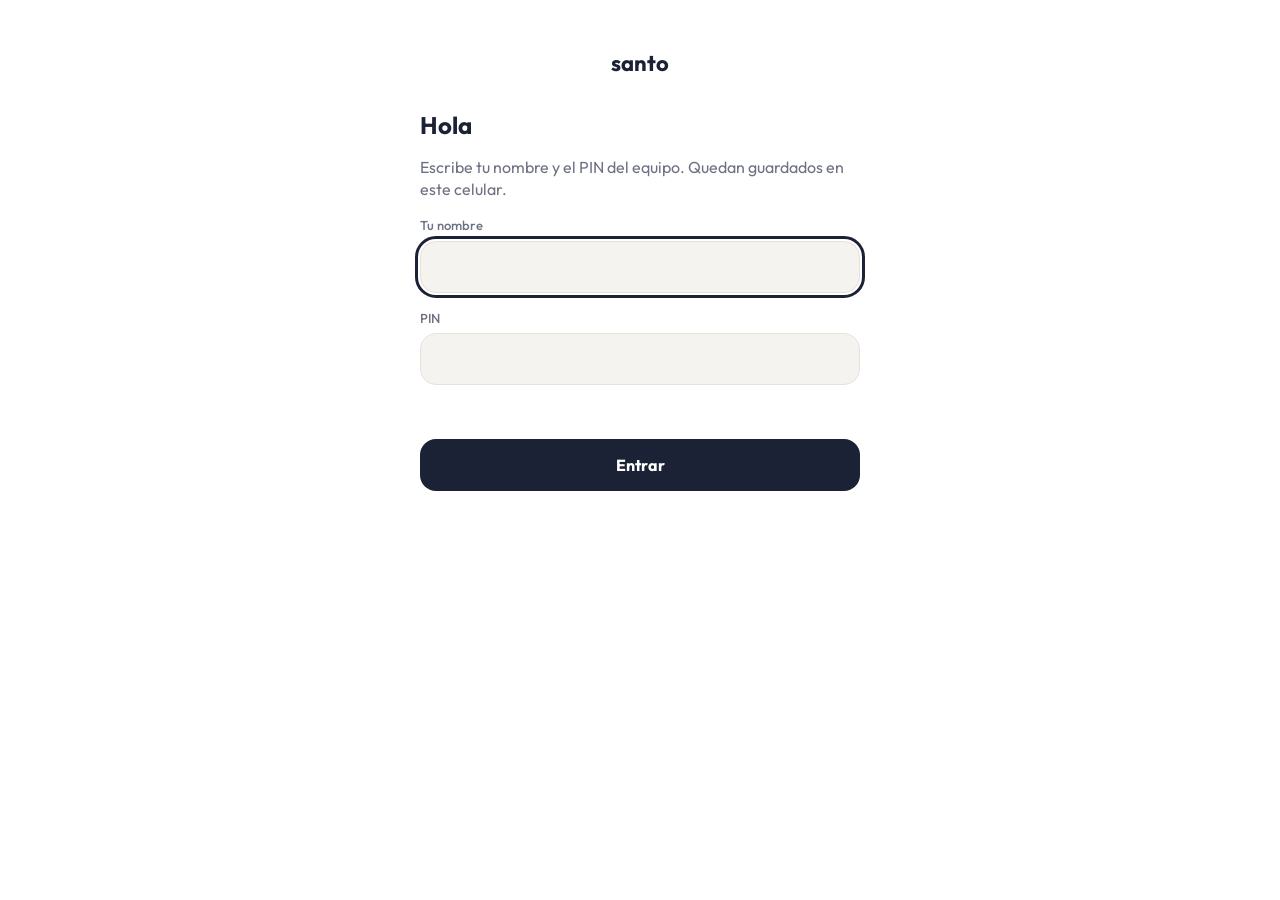
==== index.html @ e0564afa "SANTO: app de inventario (Hoy, Inventario, Producción, Ventas, Recetas) Frontend estático (HTML/CSS/" ====
<!doctype html>
<html lang="es">
<head>
  <meta charset="utf-8">
  <meta name="viewport" content="width=device-width, initial-scale=1, viewport-fit=cover">
  <meta name="theme-color" content="#FFFFFF" media="(prefers-color-scheme: light)">
  <meta name="theme-color" content="#12172B" media="(prefers-color-scheme: dark)">
  <meta name="robots" content="noindex">
  <title>santo · control</title>
  <link rel="icon" href="assets/icono.svg" type="image/svg+xml">
  <link rel="preconnect" href="https://fonts.googleapis.com">
  <link rel="preconnect" href="https://fonts.gstatic.com" crossorigin>
  <link href="https://fonts.googleapis.com/css2?family=Outfit:wght@400;500;700&display=swap" rel="stylesheet">
  <link rel="stylesheet" href="css/styles.css">
</head>
<body>
  <div id="app">
    <header class="cabecera">
      <span class="logo">santo</span>
      <span class="modo-demo" id="modo-demo" hidden>modo demo · datos de prueba</span>
    </header>

    <main id="vista" class="vista" tabindex="-1"></main>

    <nav class="barra" aria-label="Secciones">
      <div class="barra-in">
        <a class="nav-item" data-ruta="hoy" href="#hoy">
          <svg viewBox="0 0 24 24" aria-hidden="true"><path class="relleno" d="M4 10.5 12 4l8 6.5V19a1.5 1.5 0 0 1-1.5 1.5h-13A1.5 1.5 0 0 1 4 19z"/><path class="hueco" d="M9.5 20.5V15h5v5.5"/></svg>
          <span>Hoy</span>
        </a>
        <a class="nav-item" data-ruta="inventario" href="#inventario">
          <svg viewBox="0 0 24 24" aria-hidden="true"><path class="relleno" d="M3.5 7.5 12 3l8.5 4.5v9L12 21l-8.5-4.5z"/><path class="hueco" d="M3.5 7.5 12 12l8.5-4.5M12 12v9"/></svg>
          <span>Inventario</span>
        </a>
        <button type="button" class="nav-registrar" id="btn-registrar" aria-label="Registrar" aria-haspopup="dialog">
          <svg viewBox="0 0 24 24" aria-hidden="true"><path d="M12 5v14M5 12h14"/></svg>
        </button>
        <a class="nav-item" data-ruta="recetas" href="#recetas">
          <svg viewBox="0 0 24 24" aria-hidden="true"><path class="relleno" d="M5 5a2 2 0 0 1 2-2h12v15H7a2 2 0 0 0-2 2z"/><path d="M5 20a2 2 0 0 0 2 1h12v-3"/><path class="hueco" d="M9 7.5h6M9 11h6"/></svg>
          <span>Recetas</span>
        </a>
        <a class="nav-item" data-ruta="mas" href="#mas">
          <svg viewBox="0 0 24 24" aria-hidden="true"><circle class="relleno" cx="5" cy="12" r="1.8"/><circle class="relleno" cx="12" cy="12" r="1.8"/><circle class="relleno" cx="19" cy="12" r="1.8"/></svg>
          <span>Más</span>
        </a>
      </div>
    </nav>
  </div>

  <div id="capa" class="capa" hidden></div>
  <section id="hoja" class="hoja" role="dialog" aria-modal="true" aria-labelledby="hoja-titulo">
    <button type="button" class="hoja-tirador" id="hoja-tirador" aria-label="Cerrar"><span></span></button>
    <div id="hoja-cuerpo"></div>
  </section>

  <div id="avisos" class="avisos" aria-live="polite"></div>
  <div id="ingreso" class="ingreso" hidden></div>

  <script src="js/config.js"></script>
  <script src="js/api.js"></script>
  <script src="js/app.js"></script>
</body>
</html>
---- css/styles.css ----
/* SANTO — estilos. Tokens y medidas según DESIGN.md */

:root {
  --bg: #FFFFFF;
  --surface: #F5F3EF;
  --ink: #1C2236;
  --ink-soft: #6E7182;
  --line: #E6E2DA;
  --on-ink: #FFFFFF;            /* texto sobre fondo --ink (botón principal, toasts) */

  --tinta: #1C2236;             /* fija: texto sobre píldoras claras e iconos de la barra */
  --pill-mustard: #F4C15D;
  --pill-plum: #4A3B47;
  --pill-navy: #25365C;
  --pill-sand: #C9BBA8;
  --pill-olive: #7F8A55;
  --pill-slate: #8C93A3;

  --alert: #C2412A;
  --alert-bg: #FBE7E2;
  --alert-ink: #1C2236;         /* texto sobre --alert-bg */
  --alert-texto: #C2412A;       /* --alert usado como color de texto sobre --bg */
  --ok: #3E7B5A;

  --barra-bg: var(--surface);
  --sombra: 0 -4px 24px rgba(28, 34, 54, .08);
  --fuente: "Outfit", "Avenir Next", "Segoe UI", system-ui, sans-serif;
  --margen: 20px;
  --ancho: 480px;
  --radio: 16px;
  --barra-alto: 72px;
  color-scheme: light;
}

@media (prefers-color-scheme: dark) {
  :root {
    --bg: #12172B;
    --surface: #1D2340;
    --ink: #FFFFFF;
    --ink-soft: #A3A8BA;
    --line: #2C3354;
    --on-ink: #1C2236;
    --pill-navy: #34477A;
    --alert-bg: #3A2330;
    --alert-ink: #FFFFFF;
    --alert-texto: #F0A08A;     /* --alert no llega a 4.5:1 sobre el fondo oscuro */
    --barra-bg: #FFFFFF;
    color-scheme: dark;
  }
}

/* ---------- base ---------- */

*, *::before, *::after { box-sizing: border-box; }
[hidden] { display: none !important; }

html { -webkit-text-size-adjust: 100%; }

body {
  margin: 0;
  background: var(--bg);
  color: var(--ink);
  font-family: var(--fuente);
  font-size: 16px;
  line-height: 1.4;
  -webkit-tap-highlight-color: transparent;
}
body.con-hoja { overflow: hidden; }

h1, h2, p, ul { margin: 0; }
ul { padding: 0; list-style: none; }
button, input { font: inherit; color: inherit; }
button { cursor: pointer; }

:focus-visible { outline: 3px solid var(--ink); outline-offset: 2px; }
.vista:focus { outline: none; }

/* ---------- estructura ---------- */

.cabecera {
  max-width: var(--ancho);
  margin: 0 auto;
  padding: calc(12px + env(safe-area-inset-top)) var(--margen) 8px;
  display: flex;
  flex-direction: column;
  align-items: center;
  gap: 2px;
}
.logo { font-size: 22px; font-weight: 700; }
.modo-demo { font-size: 13px; font-weight: 500; color: var(--ink-soft); }

.vista {
  max-width: var(--ancho);
  margin: 0 auto;
  padding: 8px var(--margen) calc(var(--barra-alto) + 48px + env(safe-area-inset-bottom));
  display: flex;
  flex-direction: column;
  gap: 16px;
}

.titulo { font-size: 24px; font-weight: 700; line-height: 1.2; }
.subtitulo { font-size: 13px; font-weight: 500; color: var(--ink-soft); margin-bottom: 8px; }
.pequeno { font-size: 13px; font-weight: 500; }
.texto-suave { color: var(--ink-soft); }

/* ---------- botones y campos ---------- */

.btn {
  display: inline-flex;
  align-items: center;
  justify-content: center;
  gap: 8px;
  min-height: 52px;
  padding: 0 20px;
  border: 0;
  border-radius: var(--radio);
  font-size: 16px;
  font-weight: 700;
  text-decoration: none;
}
.btn:disabled { opacity: .6; cursor: default; }
.btn-primario { width: 100%; background: var(--ink); color: var(--on-ink); }
.btn-secundario { background: var(--surface); color: var(--ink); border: 1px solid var(--line); }
.btn-chico { min-height: 44px; padding: 0 14px; }
.btn-ancho { width: 100%; }

.campo {
  width: 100%;
  min-height: 52px;
  padding: 0 16px;
  border: 1px solid var(--line);
  border-radius: var(--radio);
  background: var(--surface);
  color: var(--ink);
  font-size: 16px;
}
.etiqueta-campo { font-size: 13px; font-weight: 500; color: var(--ink-soft); }
.campo-grupo { display: flex; flex-direction: column; gap: 6px; }

/* Campo de número con − y + */
.numero { display: flex; align-items: center; gap: 6px; }
.numero-btn {
  flex: none;
  display: grid;
  place-items: center;
  width: 44px;
  height: 44px;
  border: 1px solid var(--line);
  border-radius: var(--radio);
  background: var(--surface);
  color: var(--ink);
  font-size: 24px;
  font-weight: 500;
  line-height: 1;
}
.numero-input {
  width: 88px;
  min-height: 52px;
  padding: 0 8px;
  border: 1px solid var(--line);
  border-radius: var(--radio);
  background: var(--surface);
  color: var(--ink);
  text-align: center;
  font-size: 24px;
  font-weight: 700;
  font-variant-numeric: tabular-nums;
}

/* ---------- Hoy ---------- */

.fila-fecha { display: flex; align-items: center; gap: 12px; }
.campo-fecha { flex: 1; min-width: 0; }
.fecha-larga { margin-top: -8px; font-size: 13px; font-weight: 500; color: var(--ink-soft); }

.nota {
  padding: 12px 16px;
  border-radius: var(--radio);
  background: var(--surface);
  font-size: 16px;
}
.nota--alerta { background: var(--alert-bg); color: var(--alert-ink); }

.alertas ul { display: flex; flex-direction: column; gap: 8px; }
.alerta-fila {
  display: flex;
  align-items: center;
  gap: 12px;
  width: 100%;
  min-height: 52px;
  padding: 12px 16px;
  border: 0;
  border-radius: var(--radio);
  background: var(--alert-bg);
  color: var(--alert-ink);
  text-align: left;
  text-decoration: none;
  font-size: 16px;
}
.punto { flex: none; width: 10px; height: 10px; border-radius: 50%; background: var(--alert); }

/* ---------- píldoras ---------- */

.pills { display: flex; flex-direction: column; gap: 16px; padding-top: 12px; }

.pill {
  --c: var(--pill-slate);
  --t: var(--tinta);
  --acento: var(--tinta);
  position: relative;
  display: flex;
  flex-direction: column;
  align-items: flex-start;
  justify-content: center;
  width: 100%;
  min-height: 88px;
  padding: 12px 116px 12px 24px;
  border: 3px solid transparent;
  border-radius: 999px;
  background: var(--c);
  color: var(--t);
  text-align: left;
}
.pill--mustard { --c: var(--pill-mustard); }
.pill--plum { --c: var(--pill-plum); --t: #FFFFFF; --acento: #F0A08A; }
.pill--navy { --c: var(--pill-navy); --t: #FFFFFF; --acento: #F4C15D; }
.pill--sand { --c: var(--pill-sand); }
/* olive y slate: el blanco no llega a 4.5:1 en texto chico; se usa tinta (DESIGN.md › Accesibilidad) */
.pill--olive { --c: var(--pill-olive); }
.pill--slate { --c: var(--pill-slate); }

.pill-etiqueta { font-size: 12px; font-weight: 500; line-height: 1.2; color: var(--acento); }
.pill-nombre { font-size: 20px; font-weight: 700; line-height: 1.2; }

.pill--alerta, .pill--revisar { border-color: var(--alert); }
.pill-tag {
  position: absolute;
  top: -12px;
  left: 20px;
  padding: 3px 10px;
  border: 1.5px solid var(--alert);
  border-radius: 999px;
  background: #FFFFFF;
  color: var(--alert);
  font-size: 12px;
  font-weight: 700;
  line-height: 1.3;
}

.pill-ilus {
  position: absolute;
  top: -12px;
  right: -12px;
  display: grid;
  place-items: center;
  width: 96px;
  height: 96px;
  overflow: hidden;
  border-radius: 50%;
  background: var(--surface);
}
.pill-ilus img { display: block; width: 100%; height: 100%; }
.pill-inicial { font-size: 28px; font-weight: 700; color: var(--ink); }

a.pill { text-decoration: none; }
.pill-nombre--menu { font-size: 24px; }

.etiqueta-estado {
  padding: 2px 10px;
  border: 1.5px solid var(--alert);
  border-radius: 999px;
  background: #FFFFFF;
  color: var(--alert);
  font-size: 12px;
  font-weight: 700;
  line-height: 1.3;
}
/* "Provisional" no es una alerta: va en gris */
.etiqueta-estado--suave { border-color: var(--ink-soft); background: var(--bg); color: var(--ink-soft); }

/* ---------- Inventario: gráfica de barras ---------- */

.titulo-fila { display: flex; align-items: center; justify-content: space-between; gap: 12px; }

.grafica { display: flex; flex-direction: column; }
.grafica-fila {
  display: grid;
  grid-template-columns: minmax(80px, 34%) 1fr minmax(64px, auto);
  align-items: center;
  gap: 12px;
  min-height: 52px;
  border-bottom: 1px solid var(--line);
}
.grafica-fila--esqueleto { border-radius: 8px; background: var(--surface); margin-bottom: 8px; border: 0; }
.grafica-nombre { font-size: 16px; font-weight: 500; overflow-wrap: anywhere; }
.grafica-pista { position: relative; height: 20px; border-radius: 0 4px 4px 0; background: var(--surface); }
.grafica-barra { display: block; height: 100%; min-width: 2px; border-radius: 0 4px 4px 0; background: var(--ink); }
.grafica-minimo { position: absolute; top: -4px; bottom: -4px; width: 2px; margin-left: -1px; background: var(--alert); }
.grafica-valor {
  display: flex;
  flex-direction: column;
  align-items: flex-end;
  font-variant-numeric: tabular-nums;
}
.grafica-num { display: flex; align-items: baseline; gap: 2px; font-size: 20px; }
.grafica-num .punto { align-self: center; margin-right: 4px; }
.grafica-detalle { font-size: 13px; font-weight: 500; color: var(--ink-soft); }
.grafica-fila--bajo .grafica-num strong { color: var(--alert-texto); }

.grupos { display: flex; flex-direction: column; gap: 24px; }
.grupo .subtitulo { margin-bottom: 4px; }

.formulario { display: flex; flex-direction: column; gap: 16px; }
.formulario .hoja-titulo { margin-bottom: 0; }
select.campo { appearance: auto; }

.solo-lector {
  position: absolute;
  width: 1px;
  height: 1px;
  overflow: hidden;
  clip: rect(0 0 0 0);
  white-space: nowrap;
}

/* ---------- barra inferior ---------- */

.barra { position: fixed; z-index: 10; left: 0; right: 0; bottom: 0; pointer-events: none; }
.barra-in {
  pointer-events: auto;
  display: grid;
  grid-template-columns: repeat(5, minmax(0, 1fr));
  align-items: end;
  max-width: var(--ancho);
  margin: 0 auto;
  padding: 8px 8px calc(8px + env(safe-area-inset-bottom));
  border-radius: 28px 28px 0 0;
  background: var(--barra-bg);
  box-shadow: var(--sombra);
  color: var(--tinta);
}
.barra :focus-visible { outline-color: var(--tinta); }

.nav-item {
  display: flex;
  flex-direction: column;
  align-items: center;
  justify-content: center;
  gap: 2px;
  min-height: 56px;
  border-radius: 12px;
  color: var(--tinta);
  text-decoration: none;
  font-size: 12px;
  font-weight: 500;
}
.nav-item svg {
  width: 24px;
  height: 24px;
  fill: none;
  stroke: currentColor;
  stroke-width: 1.8;
  stroke-linecap: round;
  stroke-linejoin: round;
}
.nav-item.activo { font-weight: 700; }
.nav-item.activo .relleno { fill: currentColor; }
.nav-item.activo .hueco { stroke: var(--barra-bg); }

.nav-registrar {
  align-self: start;
  justify-self: center;
  display: grid;
  place-items: center;
  width: 60px;
  height: 60px;
  margin-top: -28px;            /* sobresale 20px sobre el borde de la barra */
  border: 0;
  border-radius: 50%;
  background: var(--tinta);
  color: #FFFFFF;
}
.nav-registrar svg { width: 28px; height: 28px; fill: none; stroke: currentColor; stroke-width: 2.4; stroke-linecap: round; }

/* ---------- hoja que sube ---------- */

.capa { position: fixed; z-index: 20; inset: 0; background: rgba(28, 34, 54, .4); }

.hoja {
  position: fixed;
  z-index: 21;
  left: 0;
  right: 0;
  bottom: 0;
  max-width: var(--ancho);
  max-height: 92vh;
  max-height: 92dvh;
  margin: 0 auto;
  padding: 0 var(--margen) calc(24px + env(safe-area-inset-bottom));
  overflow-y: auto;
  overscroll-behavior: contain;
  border-radius: 28px 28px 0 0;
  background: var(--bg);
  box-shadow: var(--sombra);
  transform: translateY(100%);
  visibility: hidden;
  transition: transform 220ms ease-out, visibility 0s linear 220ms;
}
.hoja.abierta { transform: none; visibility: visible; transition: transform 220ms ease-out, visibility 0s; }

.hoja-tirador {
  display: flex;
  align-items: center;
  justify-content: center;
  width: 100%;
  height: 44px;
  border: 0;
  border-radius: var(--radio);
  background: none;
}
.hoja-tirador:focus-visible { outline-offset: -3px; }
.hoja-tirador span { width: 40px; height: 5px; border-radius: 3px; background: var(--ink-soft); opacity: .45; }
.hoja-titulo { margin-bottom: 16px; font-size: 24px; font-weight: 700; }


.fila {
  display: flex;
  align-items: center;
  justify-content: space-between;
  gap: 12px;
  min-height: 68px;
  padding: 8px 0;
  border-bottom: 1px solid var(--line);
}
.fila-etiqueta { display: flex; flex-direction: column; font-size: 16px; font-weight: 500; }
.fila-nota { font-size: 13px; font-weight: 500; color: var(--ink-soft); }
.valor { font-size: 24px; font-weight: 700; font-variant-numeric: tabular-nums; }
.valor-unidad { margin-left: 4px; font-size: 13px; font-weight: 500; }

/* Listas con campos (Producción, Ventas, resumen) */
.lista-items { display: flex; flex-direction: column; border-top: 1px solid var(--line); }
.fila-esqueleto { min-height: 60px; margin-top: 8px; border-radius: var(--radio); background: var(--surface); }
.fila .etiqueta-estado { align-self: flex-start; margin-top: 4px; }
.pie-accion { padding-top: 8px; }

/* Editor de receta: un bloque por ingrediente */
.ing-bloque { display: flex; flex-direction: column; gap: 8px; padding: 12px 0; border-bottom: 1px solid var(--line); }
.ing-fila { display: flex; align-items: center; justify-content: space-between; gap: 12px; }
.ing-cantidad { display: flex; flex-direction: column; gap: 4px; }

/* Menú del botón + */
.menu { display: flex; flex-direction: column; gap: 12px; }
.menu-op {
  display: flex;
  flex-direction: column;
  align-items: flex-start;
  gap: 2px;
  width: 100%;
  min-height: 72px;
  padding: 14px 20px;
  border: 1px solid var(--line);
  border-radius: var(--radio);
  background: var(--surface);
  color: var(--ink);
  text-align: left;
}
.menu-op-texto { font-size: 20px; font-weight: 700; }
.menu-op-ayuda { font-size: 13px; font-weight: 500; color: var(--ink-soft); }

/* ---------- listas (Más) ---------- */

.lista { display: flex; flex-direction: column; border-top: 1px solid var(--line); }
.lista-fila {
  display: flex;
  align-items: center;
  justify-content: space-between;
  gap: 12px;
  width: 100%;
  min-height: 64px;
  padding: 10px 0;
  border: 0;
  border-bottom: 1px solid var(--line);
  background: none;
  color: var(--ink);
  text-align: left;
  text-decoration: none;
  font-size: 16px;
}
.lista-texto { display: flex; flex-direction: column; align-items: flex-start; gap: 2px; }
.lista-fila svg { flex: none; width: 20px; height: 20px; fill: none; stroke: var(--ink-soft); stroke-width: 2; stroke-linecap: round; stroke-linejoin: round; }

.volver {
  display: inline-flex;
  align-items: center;
  align-self: flex-start;
  min-height: 44px;
  color: var(--ink);
  font-weight: 500;
  text-decoration: none;
}

.vacio, .error-carga {
  display: flex;
  flex-direction: column;
  align-items: center;
  gap: 16px;
  padding: 32px 16px;
  border-radius: var(--radio);
  background: var(--surface);
  color: var(--ink-soft);
  text-align: center;
}

/* ---------- avisos (toasts) ---------- */

.avisos {
  position: fixed;
  z-index: 40;
  top: calc(12px + env(safe-area-inset-top));
  left: var(--margen);
  right: var(--margen);
  display: flex;
  justify-content: center;
  pointer-events: none;
}
.aviso {
  max-width: 440px;
  padding: 14px 20px;
  border-radius: var(--radio);
  background: var(--ink);
  color: var(--on-ink);
  font-size: 16px;
  font-weight: 500;
}

/* ---------- ingreso (PIN y nombre) ---------- */

.ingreso { position: fixed; z-index: 30; inset: 0; overflow-y: auto; background: var(--bg); }
.ingreso-caja {
  display: flex;
  flex-direction: column;
  gap: 16px;
  max-width: var(--ancho);
  margin: 0 auto;
  padding: calc(48px + env(safe-area-inset-top)) var(--margen) 32px;
}
.ingreso-caja .logo { margin-bottom: 16px; text-align: center; }
.ingreso-form { display: flex; flex-direction: column; gap: 16px; }
.ingreso-error { min-height: 1.4em; font-weight: 500; color: var(--alert-texto); }

/* ---------- movimiento reducido ---------- */

@media (prefers-reduced-motion: reduce) {
  .hoja, .hoja.abierta { transition: none; }
}
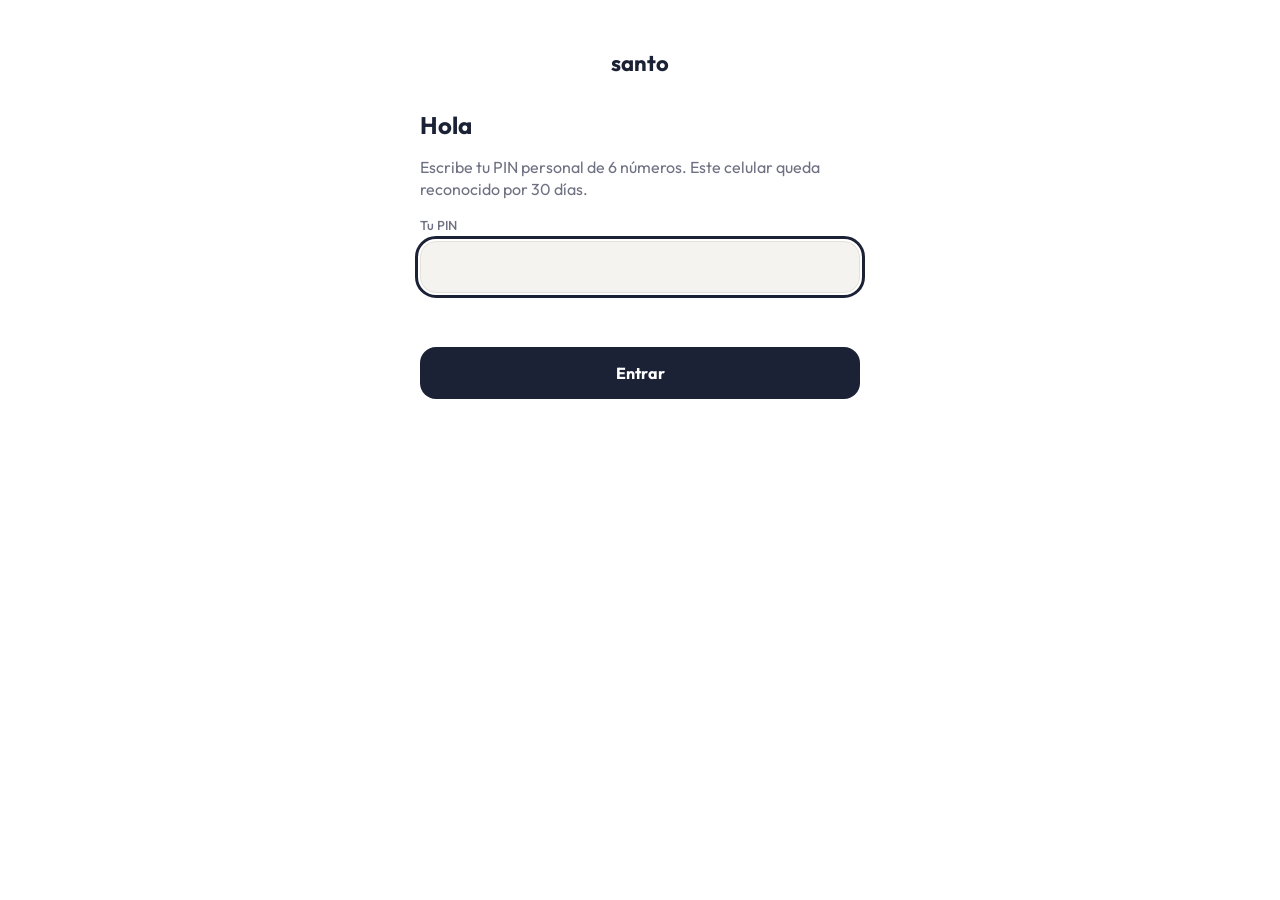
==== commit de0ac9a4: "Pantallas separadas: una página por archivo - js/base/: piezas comunes (utiles, productos, recetas)." ====
--- a/index.html
+++ b/index.html
@@ -58,6 +58,25 @@
 
   <script src="js/config.js"></script>
   <script src="js/api.js"></script>
+  <!-- Piezas comunes: van primero, las usan todas las páginas. -->
+  <script src="js/base/utiles.js"></script>
+  <script src="js/base/productos.js"></script>
+  <script src="js/base/recetas.js"></script>
+  <!-- Una página por archivo: cada una se registra sola con su ruta. -->
+  <script src="js/paginas/ingreso.js"></script>
+  <script src="js/paginas/hoy.js"></script>
+  <script src="js/paginas/compras.js"></script>
+  <script src="js/paginas/produccion.js"></script>
+  <script src="js/paginas/cierre.js"></script>
+  <script src="js/paginas/pendientes.js"></script>
+  <script src="js/paginas/inventario.js"></script>
+  <script src="js/paginas/recetas.js"></script>
+  <script src="js/paginas/productos.js"></script>
+  <script src="js/paginas/revision.js"></script>
+  <script src="js/paginas/movimientos.js"></script>
+  <script src="js/paginas/ajustes.js"></script>
+  <script src="js/paginas/mas.js"></script>
+  <!-- Navegación: al final, cuando ya están todas las páginas. -->
   <script src="js/app.js"></script>
 </body>
 </html>
--- a/css/styles.css
+++ b/css/styles.css
@@ -199,6 +199,54 @@
 }
 .punto { flex: none; width: 10px; height: 10px; border-radius: 50%; background: var(--alert); }
 
+.hoy { display: flex; flex-direction: column; gap: 24px; }
+.hoy > .fila-fecha + .fecha-larga { margin-top: -16px; }
+.subtitulo--seccion { margin: 8px 0 -8px; font-size: 16px; font-weight: 700; color: var(--ink); }
+
+/* Control del día (proteínas): inicial + producido − vendido − merma = quedan */
+.control { display: flex; flex-direction: column; gap: 12px; padding: 12px 0 16px; border-bottom: 1px solid var(--line); }
+.control .btn { align-self: flex-start; }
+.control-cabeza { display: flex; align-items: flex-start; justify-content: space-between; gap: 12px; }
+.control-queda { display: flex; flex-direction: column; align-items: flex-end; font-variant-numeric: tabular-nums; }
+.control-queda-num { display: flex; align-items: baseline; gap: 2px; font-size: 34px; line-height: 1.1; }
+.control-queda-num .punto { align-self: center; margin-right: 6px; }
+.control--bajo .control-queda-num strong { color: var(--alert-texto); }
+.control-cuentas {
+  display: grid;
+  grid-template-columns: repeat(auto-fit, minmax(60px, 1fr));
+  gap: 8px;
+  padding: 8px 12px;
+  border-radius: var(--radio);
+  background: var(--surface);
+}
+.control-celda { display: flex; flex-direction: column; }
+.control-num { font-size: 20px; font-weight: 700; font-variant-numeric: tabular-nums; }
+.control-etiqueta { font-size: 13px; font-weight: 500; color: var(--ink-soft); }
+
+/* Al ojo: salsas, aderezos y verduras (Lleno · Medio · Bajo · Vacío) */
+.fila-estado { display: flex; flex-direction: column; gap: 8px; padding: 12px 0; border-bottom: 1px solid var(--line); }
+.fila-estado-cabeza { display: flex; align-items: center; justify-content: space-between; gap: 12px; min-height: 44px; }
+.estados { display: grid; grid-template-columns: repeat(4, minmax(0, 1fr)); gap: 6px; }
+.estado-btn {
+  min-height: 52px;
+  padding: 0 4px;
+  border: 1px solid var(--line);
+  border-radius: var(--radio);
+  background: var(--surface);
+  color: var(--ink);
+  font-size: 16px;
+  font-weight: 500;
+}
+.estado-btn[aria-pressed="true"] { border-color: var(--ink); background: var(--ink); color: var(--on-ink); font-weight: 700; }
+/* Bajo y Vacío marcados: fondo de alerta y borde rojo (el texto ya dice qué es) */
+.estado-btn--alerta[aria-pressed="true"] { border: 2px solid var(--alert); background: var(--alert-bg); color: var(--alert-ink); }
+
+/* Movimientos y Ajustes */
+.mov-valor { flex: none; font-size: 16px; font-weight: 700; font-variant-numeric: tabular-nums; text-align: right; }
+.bloque-ajuste { padding-bottom: 8px; border-bottom: 1px solid var(--line); }
+
+.plegable > summary { display: list-item; min-height: 44px; padding: 12px 0; cursor: pointer; }
+
 /* ---------- píldoras ---------- */
 
 .pills { display: flex; flex-direction: column; gap: 16px; padding-top: 12px; }
@@ -264,6 +312,8 @@
 
 a.pill { text-decoration: none; }
 .pill-nombre--menu { font-size: 24px; }
+.pill-estado { margin-top: 2px; font-size: 13px; font-weight: 500; line-height: 1.3; }
+div.pill { cursor: default; }
 
 .etiqueta-estado {
   padding: 2px 10px;
@@ -436,6 +486,9 @@
 .fila-nota { font-size: 13px; font-weight: 500; color: var(--ink-soft); }
 .valor { font-size: 24px; font-weight: 700; font-variant-numeric: tabular-nums; }
 .valor-unidad { margin-left: 4px; font-size: 13px; font-weight: 500; }
+/* Nivel al ojo, solo para ver (cocina); en Bajo o Vacío va en rojo */
+.nivel-texto { display: flex; align-items: center; gap: 6px; font-size: 16px; font-weight: 700; }
+.nivel-texto--alerta { color: var(--alert-texto); }
 
 /* Listas con campos (Producción, Ventas, resumen) */
 .lista-items { display: flex; flex-direction: column; border-top: 1px solid var(--line); }
@@ -447,6 +500,17 @@
 .ing-bloque { display: flex; flex-direction: column; gap: 8px; padding: 12px 0; border-bottom: 1px solid var(--line); }
 .ing-fila { display: flex; align-items: center; justify-content: space-between; gap: 12px; }
 .ing-cantidad { display: flex; flex-direction: column; gap: 4px; }
+
+/* Compras: cantidad y, cuando hay cantidad, el precio total */
+.compra { border-bottom: 1px solid var(--line); }
+.compra > .fila { border-bottom: 0; }
+.fila-precio { display: flex; align-items: center; justify-content: space-between; gap: 12px; padding: 0 0 12px; }
+.campo.campo-precio { width: 132px; flex: none; text-align: right; font-weight: 700; }
+
+/* Casilla para marcar (revisado, al ojo) */
+.campo-check { display: flex; align-items: center; gap: 12px; min-height: 44px; font-size: 16px; font-weight: 500; }
+.campo-check input { width: 24px; height: 24px; margin: 0; accent-color: var(--ink); }
+.campo-check:has(input:disabled) { color: var(--ink-soft); }
 
 /* Menú del botón + */
 .menu { display: flex; flex-direction: column; gap: 12px; }
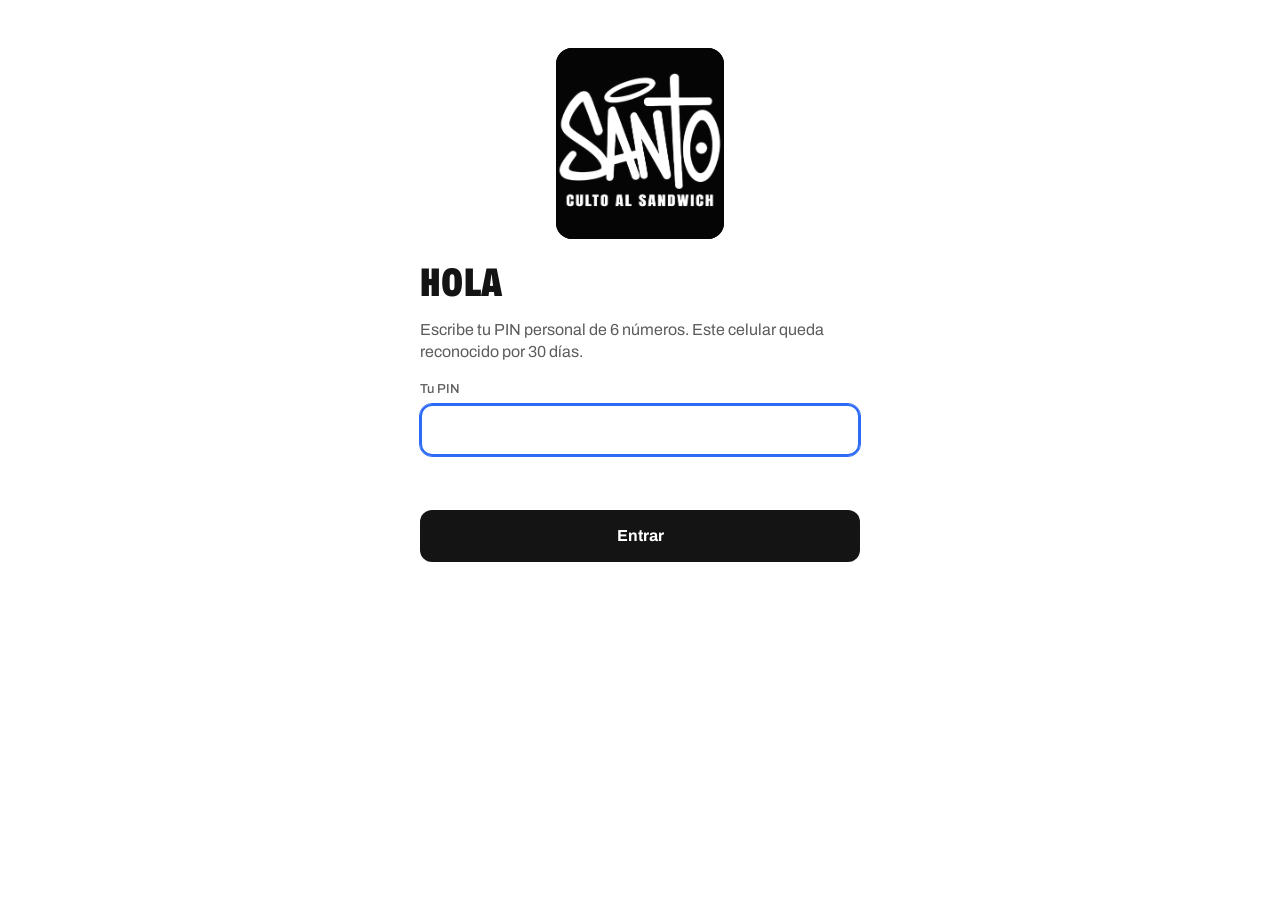
==== commit 77b21f48: "Diseño "pizarra sobre pared blanca": colores, letra, logo e ilustraciones de SANTO Solo visual. Pale" ====
--- a/index.html
+++ b/index.html
@@ -4,19 +4,19 @@
   <meta charset="utf-8">
   <meta name="viewport" content="width=device-width, initial-scale=1, viewport-fit=cover">
   <meta name="theme-color" content="#FFFFFF" media="(prefers-color-scheme: light)">
-  <meta name="theme-color" content="#12172B" media="(prefers-color-scheme: dark)">
+  <meta name="theme-color" content="#141414" media="(prefers-color-scheme: dark)">
   <meta name="robots" content="noindex">
   <title>santo · control</title>
   <link rel="icon" href="assets/icono.svg" type="image/svg+xml">
   <link rel="preconnect" href="https://fonts.googleapis.com">
   <link rel="preconnect" href="https://fonts.gstatic.com" crossorigin>
-  <link href="https://fonts.googleapis.com/css2?family=Outfit:wght@400;500;700&display=swap" rel="stylesheet">
+  <link href="https://fonts.googleapis.com/css2?family=Archivo:wdth,wght@62..100,400..900&display=swap" rel="stylesheet">
   <link rel="stylesheet" href="css/styles.css">
 </head>
 <body>
   <div id="app">
     <header class="cabecera">
-      <span class="logo">santo</span>
+      <span class="logo"><img src="assets/logo-santo.png" alt="Santo" width="377" height="428"></span>
       <span class="modo-demo" id="modo-demo" hidden>modo demo · datos de prueba</span>
     </header>
 
--- a/css/styles.css
+++ b/css/styles.css
@@ -1,50 +1,67 @@
-/* SANTO — estilos. Tokens y medidas según DESIGN.md */
+/* SANTO — estilos. Dirección "pizarra sobre pared blanca". Tokens y medidas según DESIGN.md */
 
 :root {
+  /* Pizarra sobre pared blanca: blanco de fondo, negro de pizarra, azul SANTO solo para "lo que toca". */
   --bg: #FFFFFF;
-  --surface: #F5F3EF;
-  --ink: #1C2236;
-  --ink-soft: #6E7182;
-  --line: #E6E2DA;
+  --surface: #EDEDEA;           /* gris pared: notas, pasos que todavía no tocan, barra de hojas */
+  --ink: #141414;               /* negro pizarra */
+  --ink-soft: #5C5C5C;          /* 6.7:1 sobre blanco, 5.7:1 sobre gris pared */
+  --line: #D6D6D1;              /* divisores (decorativos) */
+  --borde-campo: #76766F;       /* borde de campos y botones − + (4.6:1 sobre blanco) */
+  --campo-bg: #FFFFFF;
   --on-ink: #FFFFFF;            /* texto sobre fondo --ink (botón principal, toasts) */
 
-  --tinta: #1C2236;             /* fija: texto sobre píldoras claras e iconos de la barra */
-  --pill-mustard: #F4C15D;
-  --pill-plum: #4A3B47;
-  --pill-navy: #25365C;
-  --pill-sand: #C9BBA8;
-  --pill-olive: #7F8A55;
-  --pill-slate: #8C93A3;
+  --tinta: #141414;             /* fija: texto sobre fondos claros fijos (pastillas blancas, círculos) */
+  --azul: #2D6BF5;              /* azul SANTO: pincelada y foco. Nunca texto chico sobre negro */
+  --azul-tinta: #1F55E0;        /* azul para botones y texto sobre blanco (6.1:1) */
 
   --alert: #C2412A;
   --alert-bg: #FBE7E2;
-  --alert-ink: #1C2236;         /* texto sobre --alert-bg */
+  --alert-ink: #141414;         /* texto sobre --alert-bg */
   --alert-texto: #C2412A;       /* --alert usado como color de texto sobre --bg */
-  --ok: #3E7B5A;
-
-  --barra-bg: var(--surface);
-  --sombra: 0 -4px 24px rgba(28, 34, 54, .08);
-  --fuente: "Outfit", "Avenir Next", "Segoe UI", system-ui, sans-serif;
+  --ok: #2E7D4F;
+
+  --paso-bg: var(--surface);    /* paso de Hoy en reposo */
+  --paso-ink: var(--ink);
+  --paso-ahora-bg: #141414;     /* paso que toca: pizarra negra */
+  --paso-ahora-ink: #FFFFFF;
+  --paso-ahora-soft: #B5B5B0;
+  --pincelada: #2D6BF5;
+
+  --barra-bg: #FFFFFF;
+  --barra-ink: #141414;
+  --sombra: 0 -4px 24px rgba(20, 20, 20, .08);
+  --fuente: "Archivo", "Segoe UI", system-ui, sans-serif;
+  --fuente-titulo: "Archivo", "Arial Narrow", "Segoe UI", sans-serif;
   --margen: 20px;
   --ancho: 480px;
-  --radio: 16px;
+  --radio: 12px;
   --barra-alto: 72px;
   color-scheme: light;
 }
 
 @media (prefers-color-scheme: dark) {
+  /* De noche, la pizarra entera: el paso que toca se vuelve blanco, como el círculo del logo. */
   :root {
-    --bg: #12172B;
-    --surface: #1D2340;
+    --bg: #141414;
+    --surface: #242424;
     --ink: #FFFFFF;
-    --ink-soft: #A3A8BA;
-    --line: #2C3354;
-    --on-ink: #1C2236;
-    --pill-navy: #34477A;
-    --alert-bg: #3A2330;
+    --ink-soft: #B5B5B0;
+    --line: #333333;
+    --borde-campo: #8A8A85;     /* 5.3:1 sobre --bg */
+    --campo-bg: #1C1C1C;
+    --on-ink: #141414;
+    --azul-tinta: #2D6BF5;
+    --alert-bg: #3A2320;
     --alert-ink: #FFFFFF;
-    --alert-texto: #F0A08A;     /* --alert no llega a 4.5:1 sobre el fondo oscuro */
-    --barra-bg: #FFFFFF;
+    --alert-texto: #FF8A70;     /* --alert no llega a 4.5:1 sobre el fondo oscuro */
+    --ok: #6FCF97;
+    --paso-ahora-bg: #FFFFFF;
+    --paso-ahora-ink: #141414;
+    --paso-ahora-soft: #5C5C5C;
+    --pincelada: #1F55E0;
+    --barra-bg: #141414;
+    --barra-ink: #FFFFFF;
     color-scheme: dark;
   }
 }
@@ -72,7 +89,7 @@
 button, input { font: inherit; color: inherit; }
 button { cursor: pointer; }
 
-:focus-visible { outline: 3px solid var(--ink); outline-offset: 2px; }
+:focus-visible { outline: 3px solid var(--azul); outline-offset: 2px; }
 .vista:focus { outline: none; }
 
 /* ---------- estructura ---------- */
@@ -84,9 +101,19 @@
   display: flex;
   flex-direction: column;
   align-items: center;
-  gap: 2px;
-}
-.logo { font-size: 22px; font-weight: 700; }
+  gap: 4px;
+}
+/* Logo oficial (assets/logo-santo.png, blanco sobre negro). En la cabecera se recorta para dejar solo la palabra. */
+.logo {
+  display: block;
+  width: 80px;
+  height: 56px;
+  overflow: hidden;
+  border-radius: 10px;
+  background: #000000;
+  outline: 1px solid var(--line);
+}
+.logo img { display: block; width: 100%; height: 100%; object-fit: cover; object-position: 50% 30%; }
 .modo-demo { font-size: 13px; font-weight: 500; color: var(--ink-soft); }
 
 .vista {
@@ -98,7 +125,16 @@
   gap: 16px;
 }
 
-.titulo { font-size: 24px; font-weight: 700; line-height: 1.2; }
+/* Títulos como en las pizarras del local: Archivo extra condensada, muy gruesa y en mayúsculas.
+   Solo títulos: botones, ayudas y nombres de productos van en letra normal. */
+.titulo, .hoja-titulo, .subtitulo--seccion, .pill-nombre {
+  font-family: var(--fuente-titulo);
+  font-stretch: 62%;
+  font-weight: 900;
+  text-transform: uppercase;
+  letter-spacing: .01em;
+}
+.titulo { font-size: 40px; line-height: 1; }
 .subtitulo { font-size: 13px; font-weight: 500; color: var(--ink-soft); margin-bottom: 8px; }
 .pequeno { font-size: 13px; font-weight: 500; }
 .texto-suave { color: var(--ink-soft); }
@@ -117,10 +153,11 @@
   font-size: 16px;
   font-weight: 700;
   text-decoration: none;
+  white-space: nowrap;
 }
 .btn:disabled { opacity: .6; cursor: default; }
 .btn-primario { width: 100%; background: var(--ink); color: var(--on-ink); }
-.btn-secundario { background: var(--surface); color: var(--ink); border: 1px solid var(--line); }
+.btn-secundario { background: var(--bg); color: var(--ink); border: 2px solid var(--ink); }
 .btn-chico { min-height: 44px; padding: 0 14px; }
 .btn-ancho { width: 100%; }
 
@@ -128,12 +165,15 @@
   width: 100%;
   min-height: 52px;
   padding: 0 16px;
-  border: 1px solid var(--line);
-  border-radius: var(--radio);
-  background: var(--surface);
+  border: 2px solid var(--borde-campo);
+  border-radius: var(--radio);
+  background: var(--campo-bg);
   color: var(--ink);
   font-size: 16px;
 }
+/* Al escribir: borde azul SANTO. */
+.campo:focus, .numero-input:focus { border-color: var(--azul); outline: 1px solid var(--azul); outline-offset: 0; }
+.campo::placeholder { color: var(--ink-soft); }
 .etiqueta-campo { font-size: 13px; font-weight: 500; color: var(--ink-soft); }
 .campo-grupo { display: flex; flex-direction: column; gap: 6px; }
 
@@ -145,21 +185,21 @@
   place-items: center;
   width: 44px;
   height: 44px;
-  border: 1px solid var(--line);
+  border: 2px solid var(--borde-campo);
   border-radius: var(--radio);
   background: var(--surface);
   color: var(--ink);
-  font-size: 24px;
-  font-weight: 500;
+  font-size: 26px;
+  font-weight: 700;
   line-height: 1;
 }
 .numero-input {
   width: 88px;
   min-height: 52px;
   padding: 0 8px;
-  border: 1px solid var(--line);
-  border-radius: var(--radio);
-  background: var(--surface);
+  border: 2px solid var(--borde-campo);
+  border-radius: var(--radio);
+  background: var(--campo-bg);
   color: var(--ink);
   text-align: center;
   font-size: 24px;
@@ -201,7 +241,7 @@
 
 .hoy { display: flex; flex-direction: column; gap: 24px; }
 .hoy > .fila-fecha + .fecha-larga { margin-top: -16px; }
-.subtitulo--seccion { margin: 8px 0 -8px; font-size: 16px; font-weight: 700; color: var(--ink); }
+.subtitulo--seccion { margin: 8px 0 -8px; font-size: 24px; line-height: 1; color: var(--ink); }
 
 /* Control del día (proteínas): inicial + producido − vendido − merma = quedan */
 .control { display: flex; flex-direction: column; gap: 12px; padding: 12px 0 16px; border-bottom: 1px solid var(--line); }
@@ -230,7 +270,7 @@
 .estado-btn {
   min-height: 52px;
   padding: 0 4px;
-  border: 1px solid var(--line);
+  border: 2px solid var(--borde-campo);
   border-radius: var(--radio);
   background: var(--surface);
   color: var(--ink);
@@ -245,40 +285,80 @@
 .mov-valor { flex: none; font-size: 16px; font-weight: 700; font-variant-numeric: tabular-nums; text-align: right; }
 .bloque-ajuste { padding-bottom: 8px; border-bottom: 1px solid var(--line); }
 
+/* Inventario: tocar un producto abre su historial */
+.tocable { cursor: pointer; }
+.historial-mov { border-bottom: 1px solid var(--line); }
+.historial-mov > .fila { border-bottom: 0; }
+.anular { display: flex; flex-direction: column; gap: 12px; padding: 0 0 12px; }
+.anular > .btn-chico { align-self: flex-end; }
+/* Compra anulada: tachada, pero se sigue leyendo */
+.fila--anulada .fila-etiqueta, .fila--anulada .valor, .fila--anulada .mov-valor { color: var(--ink-soft); text-decoration: line-through; }
+.fila--anulada .fila-nota { text-decoration: none; }
+
+/* Compras: botón "Editar lista" arriba a la derecha */
+.acciones-lista { display: flex; justify-content: flex-end; }
+
+/* Compras: total gastado del día, al final */
+.total-dia { display: flex; flex-direction: column; gap: 12px; margin-top: 24px; border-top: 3px solid var(--ink); }
+.total-dia h2 { margin: 0; }
+
 .plegable > summary { display: list-item; min-height: 44px; padding: 12px 0; cursor: pointer; }
 
-/* ---------- píldoras ---------- */
-
-.pills { display: flex; flex-direction: column; gap: 16px; padding-top: 12px; }
+/* ---------- pasos de Hoy (pizarras) ---------- */
+
+/* En reposo, cada paso es un bloque gris pared. El paso que toca ahora (.pill--ahora) es la pizarra negra
+   con la pincelada azul; el que ya se hizo (.pill--hecho) queda blanco con contorno y "✓".
+   Quién lleva .pill--ahora / .pill--hecho lo decide js/paginas/hoy.js (pendiente para la programadora). */
+.pills { display: flex; flex-direction: column; gap: 12px; padding-top: 8px; }
 
 .pill {
-  --c: var(--pill-slate);
-  --t: var(--tinta);
-  --acento: var(--tinta);
   position: relative;
   display: flex;
   flex-direction: column;
   align-items: flex-start;
   justify-content: center;
   width: 100%;
-  min-height: 88px;
-  padding: 12px 116px 12px 24px;
-  border: 3px solid transparent;
-  border-radius: 999px;
-  background: var(--c);
-  color: var(--t);
+  min-height: 104px;
+  padding: 14px 108px 14px 20px;
+  border: 2px solid transparent;
+  border-radius: 14px;
+  background: var(--paso-bg);
+  color: var(--paso-ink);
   text-align: left;
 }
-.pill--mustard { --c: var(--pill-mustard); }
-.pill--plum { --c: var(--pill-plum); --t: #FFFFFF; --acento: #F0A08A; }
-.pill--navy { --c: var(--pill-navy); --t: #FFFFFF; --acento: #F4C15D; }
-.pill--sand { --c: var(--pill-sand); }
-/* olive y slate: el blanco no llega a 4.5:1 en texto chico; se usa tinta (DESIGN.md › Accesibilidad) */
-.pill--olive { --c: var(--pill-olive); }
-.pill--slate { --c: var(--pill-slate); }
-
-.pill-etiqueta { font-size: 12px; font-weight: 500; line-height: 1.2; color: var(--acento); }
-.pill-nombre { font-size: 20px; font-weight: 700; line-height: 1.2; }
+
+.pill-etiqueta { font-size: 14px; font-weight: 600; line-height: 1.2; color: var(--ink-soft); }
+.pill-nombre { position: relative; display: inline-block; margin-top: 2px; font-size: 36px; line-height: 1; }
+.pill-nombre--menu { font-size: 36px; }
+.pill-estado { margin-top: 8px; font-size: 16px; font-weight: 500; line-height: 1.3; }
+
+/* Lo que toca ahora: pizarra negra (blanca de noche) con pincelada azul debajo del nombre. */
+.pill--ahora { background: var(--paso-ahora-bg); color: var(--paso-ahora-ink); }
+.pill--ahora .pill-etiqueta, .pill--ahora .pill-estado { color: var(--paso-ahora-soft); }
+.pill--ahora .pill-nombre::after {
+  content: "";
+  position: absolute;
+  left: -4px;
+  right: -10px;
+  bottom: -10px;
+  height: 12px;
+  background: var(--pincelada);
+  -webkit-mask: url("data:image/svg+xml,%3Csvg xmlns='http://www.w3.org/2000/svg' viewBox='0 0 200 12' preserveAspectRatio='none'%3E%3Cpath d='M2 7C40 3 90 2 140 4s50 2 58 1l-2 5c-46-1-96 0-136-1S10 11 3 11z'/%3E%3C/svg%3E") center / 100% 100% no-repeat;
+  mask: url("data:image/svg+xml,%3Csvg xmlns='http://www.w3.org/2000/svg' viewBox='0 0 200 12' preserveAspectRatio='none'%3E%3Cpath d='M2 7C40 3 90 2 140 4s50 2 58 1l-2 5c-46-1-96 0-136-1S10 11 3 11z'/%3E%3C/svg%3E") center / 100% 100% no-repeat;
+}
+.pill--ahora .pill-estado { margin-top: 14px; }
+
+/* Ya hecho: se apaga, con contorno y check. */
+.pill--hecho { border-color: var(--line); background: var(--bg); }
+.pill--hecho .pill-nombre { color: var(--ink-soft); }
+.pill--hecho .pill-estado::before { content: "✓ "; font-weight: 700; color: var(--ok); }
+
+/* Lo que esta persona no puede abrir (el Cierre para cocina): solo contorno punteado. */
+div.pill { cursor: default; border: 2px dashed var(--line); background: transparent; }
+div.pill .pill-nombre { color: var(--ink-soft); }
+div.pill .pill-ilus { opacity: .55; }
+
+a.pill { text-decoration: none; }
 
 .pill--alerta, .pill--revisar { border-color: var(--alert); }
 .pill-tag {
@@ -295,25 +375,23 @@
   line-height: 1.3;
 }
 
+/* Dibujo en un círculo blanco, como el cartel del local. */
 .pill-ilus {
   position: absolute;
-  top: -12px;
-  right: -12px;
+  top: 50%;
+  right: 16px;
   display: grid;
   place-items: center;
-  width: 96px;
-  height: 96px;
+  width: 76px;
+  height: 76px;
+  margin-top: -38px;
   overflow: hidden;
+  border: 2px solid var(--tinta);
   border-radius: 50%;
-  background: var(--surface);
+  background: #FFFFFF;
 }
 .pill-ilus img { display: block; width: 100%; height: 100%; }
-.pill-inicial { font-size: 28px; font-weight: 700; color: var(--ink); }
-
-a.pill { text-decoration: none; }
-.pill-nombre--menu { font-size: 24px; }
-.pill-estado { margin-top: 2px; font-size: 13px; font-weight: 500; line-height: 1.3; }
-div.pill { cursor: default; }
+.pill-inicial { font-family: var(--fuente-titulo); font-stretch: 62%; font-size: 32px; font-weight: 900; color: var(--tinta); }
 
 .etiqueta-estado {
   padding: 2px 10px;
@@ -330,7 +408,8 @@
 
 /* ---------- Inventario: gráfica de barras ---------- */
 
-.titulo-fila { display: flex; align-items: center; justify-content: space-between; gap: 12px; }
+.titulo-fila { display: flex; flex-wrap: wrap; align-items: center; justify-content: space-between; gap: 12px; }
+.titulo-fila .titulo { font-size: 36px; }
 
 .grafica { display: flex; flex-direction: column; }
 .grafica-fila {
@@ -384,12 +463,10 @@
   max-width: var(--ancho);
   margin: 0 auto;
   padding: 8px 8px calc(8px + env(safe-area-inset-bottom));
-  border-radius: 28px 28px 0 0;
+  border-top: 2px solid var(--barra-ink);
   background: var(--barra-bg);
-  box-shadow: var(--sombra);
-  color: var(--tinta);
-}
-.barra :focus-visible { outline-color: var(--tinta); }
+  color: var(--barra-ink);
+}
 
 .nav-item {
   display: flex;
@@ -399,9 +476,9 @@
   gap: 2px;
   min-height: 56px;
   border-radius: 12px;
-  color: var(--tinta);
+  color: var(--barra-ink);
   text-decoration: none;
-  font-size: 12px;
+  font-size: 13px;
   font-weight: 500;
 }
 .nav-item svg {
@@ -409,11 +486,11 @@
   height: 24px;
   fill: none;
   stroke: currentColor;
-  stroke-width: 1.8;
+  stroke-width: 2;
   stroke-linecap: round;
   stroke-linejoin: round;
 }
-.nav-item.activo { font-weight: 700; }
+.nav-item.activo { font-weight: 800; }
 .nav-item.activo .relleno { fill: currentColor; }
 .nav-item.activo .hueco { stroke: var(--barra-bg); }
 
@@ -422,19 +499,20 @@
   justify-self: center;
   display: grid;
   place-items: center;
-  width: 60px;
-  height: 60px;
-  margin-top: -28px;            /* sobresale 20px sobre el borde de la barra */
-  border: 0;
+  width: 64px;
+  height: 64px;
+  margin-top: -32px;            /* sobresale sobre el borde de la barra */
+  border: 3px solid var(--barra-bg);
   border-radius: 50%;
-  background: var(--tinta);
+  background: var(--azul-tinta);
+  box-shadow: 0 0 0 2px var(--barra-ink);
   color: #FFFFFF;
 }
-.nav-registrar svg { width: 28px; height: 28px; fill: none; stroke: currentColor; stroke-width: 2.4; stroke-linecap: round; }
+.nav-registrar svg { width: 30px; height: 30px; fill: none; stroke: currentColor; stroke-width: 3; stroke-linecap: round; }
 
 /* ---------- hoja que sube ---------- */
 
-.capa { position: fixed; z-index: 20; inset: 0; background: rgba(28, 34, 54, .4); }
+.capa { position: fixed; z-index: 20; inset: 0; background: rgba(20, 20, 20, .5); }
 
 .hoja {
   position: fixed;
@@ -449,7 +527,8 @@
   padding: 0 var(--margen) calc(24px + env(safe-area-inset-bottom));
   overflow-y: auto;
   overscroll-behavior: contain;
-  border-radius: 28px 28px 0 0;
+  border-radius: 20px 20px 0 0;
+  border-top: 2px solid var(--ink);
   background: var(--bg);
   box-shadow: var(--sombra);
   transform: translateY(100%);
@@ -470,7 +549,7 @@
 }
 .hoja-tirador:focus-visible { outline-offset: -3px; }
 .hoja-tirador span { width: 40px; height: 5px; border-radius: 3px; background: var(--ink-soft); opacity: .45; }
-.hoja-titulo { margin-bottom: 16px; font-size: 24px; font-weight: 700; }
+.hoja-titulo { margin-bottom: 16px; font-size: 32px; line-height: 1; }
 
 
 .fila {
@@ -522,14 +601,14 @@
   width: 100%;
   min-height: 72px;
   padding: 14px 20px;
-  border: 1px solid var(--line);
-  border-radius: var(--radio);
-  background: var(--surface);
+  border: 2px solid var(--ink);
+  border-radius: var(--radio);
+  background: var(--bg);
   color: var(--ink);
   text-align: left;
 }
 .menu-op-texto { font-size: 20px; font-weight: 700; }
-.menu-op-ayuda { font-size: 13px; font-weight: 500; color: var(--ink-soft); }
+.menu-op-ayuda { font-size: 14px; font-weight: 500; color: var(--ink-soft); }
 
 /* ---------- listas (Más) ---------- */
 
@@ -608,7 +687,9 @@
   margin: 0 auto;
   padding: calc(48px + env(safe-area-inset-top)) var(--margen) 32px;
 }
-.ingreso-caja .logo { margin-bottom: 16px; text-align: center; }
+/* En el ingreso, el logo completo con "Culto al sandwich". */
+.ingreso-caja .logo { align-self: center; width: 168px; height: auto; margin-bottom: 8px; border-radius: 16px; outline: 0; }
+.ingreso-caja .logo img { height: auto; object-fit: contain; }
 .ingreso-form { display: flex; flex-direction: column; gap: 16px; }
 .ingreso-error { min-height: 1.4em; font-weight: 500; color: var(--alert-texto); }
 
